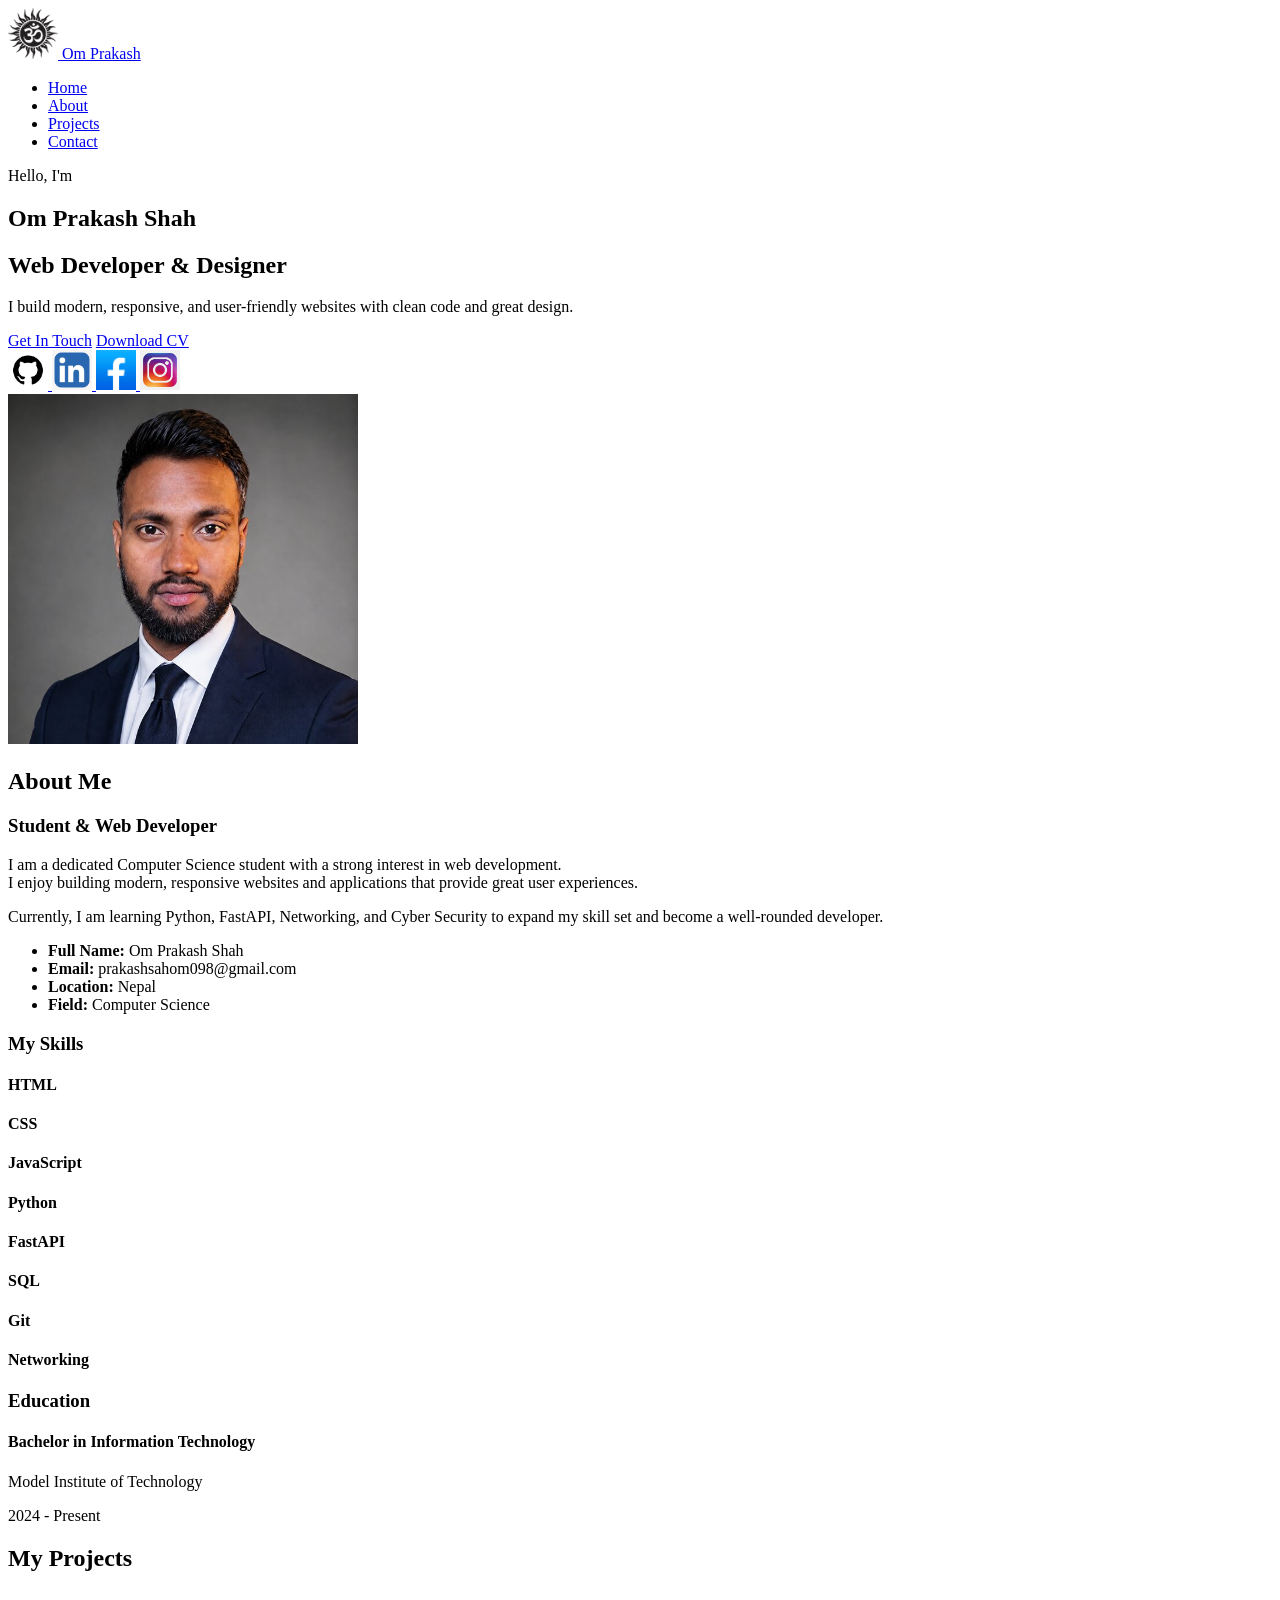
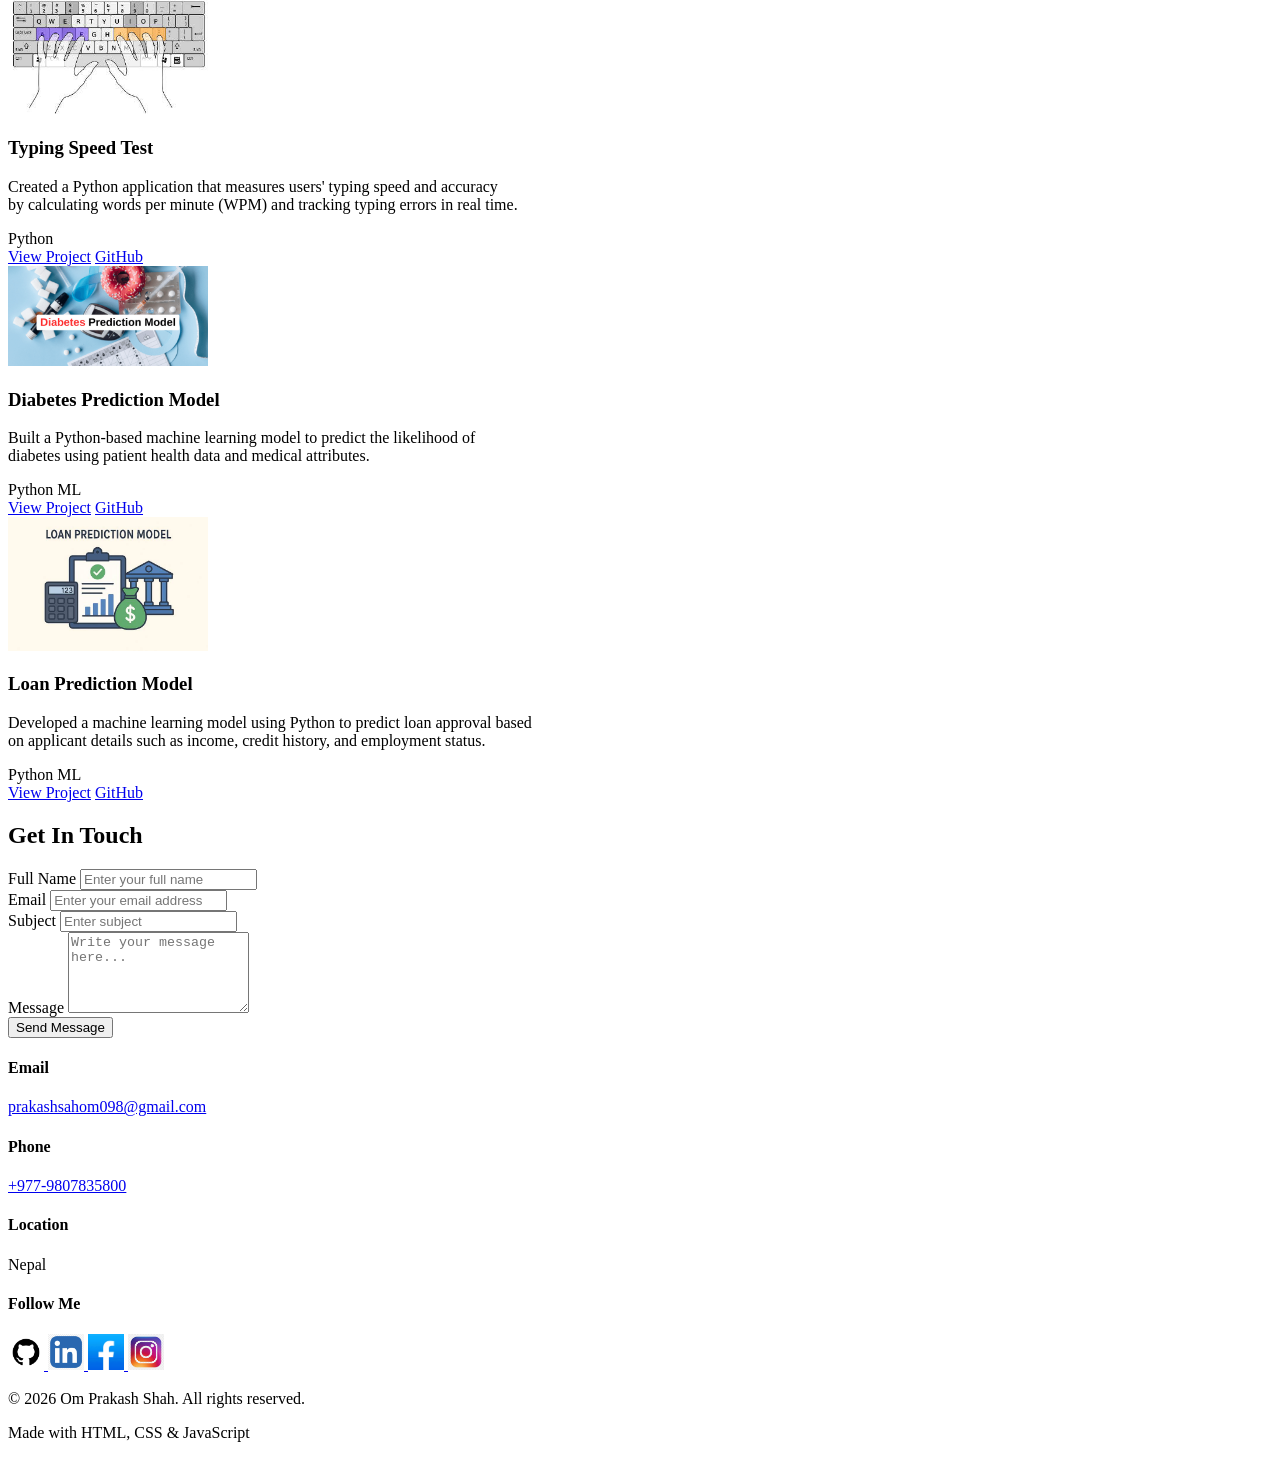
==== index.html @ 922b7c6e "initial commit" ====
<!DOCTYPE html>
<html lang="en">
<head>
  <meta charset="UTF-8">
  <meta name="viewport" content="width=device-width, initial-scale=1.0">
  <title>Om Prakash Shah | Portfolio</title>
</head>
<body>

  <header>
    <div>
      <a href="#home">
        <img src="images/logo.png" alt="Logo" width="50">
        Om Prakash
      </a>
      <nav>
        <ul>
          <li><a href="#home">Home</a></li>
          <li><a href="#about">About</a></li>
          <li><a href="#projects">Projects</a></li>
          <li><a href="#contact">Contact</a></li>
        </ul>
      </nav>
    </div>
  </header>

  <section id="home">
    <div>
      <div>
        <p>Hello, I'm</p>
        <h1>Om Prakash Shah</h1>
        <h2>Web Developer &amp; Designer</h2>
        <p>I build modern, responsive, and user-friendly websites with clean code and great design.</p>
        <div>
          <a href="#contact">Get In Touch</a>
          <a href="images/Om Prakash Shah CV.pdf" target="_blank">Download CV</a>
        </div>
        <div>
          <a href="https://github.com/OmPrakashShah07" target="_blank" rel="noopener" aria-label="GitHub">
            <img src="images/git.jpg" alt="GitHub" width="40" height="40">
          </a>
          <a href="https://www.linkedin.com/in/om-prakash-shah/" target="_blank" rel="noopener" aria-label="LinkedIn">
            <img src="images/linkdin.jpeg" alt="LinkedIn" width="40" height="40">
          </a>
          <a href="https://www.facebook.com/om.prakash.shah.900191" target="_blank" rel="noopener" aria-label="Facebook">
            <img src="images/facebook.png" alt="Facebook" width="40" height="40">
          </a>
          <a href="https://www.instagram.com/prakashsahom098/" target="_blank" rel="noopener" aria-label="Instagram">
            <img src="images/instagram.jpeg" alt="Instagram" width="40" height="40">
          </a>
        </div>
      </div>
      <div>
        <img src="images/profile.jpg" alt="Om Prakash Shah" width="350">
      </div>
    </div>
  </section>

  <section id="about">
    <div>
      <div>
        <h2>About Me</h2>
      </div>
      <div>
        <h3>Student &amp; Web Developer</h3>
        <p>I am a dedicated Computer Science student with a strong interest in web development. </br>I enjoy building modern, responsive websites and applications that provide great user experiences.</p>
        <p>Currently, I am learning Python, FastAPI, Networking, and Cyber Security to expand my skill set and become a well-rounded developer.</p>
        <ul>
          <li><strong>Full Name:</strong> Om Prakash Shah</li>
          <li><strong>Email:</strong> prakashsahom098@gmail.com</li>
          <li><strong>Location:</strong> Nepal</li>
          <li><strong>Field:</strong> Computer Science</li>
        </ul>
      </div>
      <div>
        <h3>My Skills</h3>
        <div>
          <div><h4>HTML</h4></div>
          <div><h4>CSS</h4></div>
          <div><h4>JavaScript</h4></div>
          <div><h4>Python</h4></div>
          <div><h4>FastAPI</h4></div>
          <div><h4>SQL</h4></div>
          <div><h4>Git</h4></div>
          <div><h4>Networking</h4></div>
        </div>
      </div>
      <div>
        <h3>Education</h3>
        <div>
          <div>
            <h4>Bachelor in Information Technology</h4>
            <p>Model Institute of Technology</p>
            <p>2024 - Present</p>
          </div>
        </div>
      </div>
    </div>
  </section>

  <section id="projects">
    <div>
      <div>
        <h2>My Projects</h2>
      </div>
      <div>
        <article>
          <img src="images/project1.jpg" alt="Typing Speed Test" width="200">
          <div>
            <h3>Typing Speed Test</h3>
            <p>Created a Python application that measures users' typing speed and accuracy </br>by calculating words per minute (WPM) and tracking typing errors in real time.</p>
            <div>
              <span>Python</span>
  
            </div>
            <div>
              <a href="#">View Project</a>
              <a href="https://github.com/OmPrakashShah07/Typing-Speed-Test.git" target="_blank">GitHub</a>
            </div>
          </div>
        </article>
        <article>
          <img src="images/project2.jpg" alt="Diabetes Prediction Model" width="200">
          <div>
            <h3>Diabetes Prediction Model</h3>
            <p>Built a Python-based machine learning model to predict the likelihood of </br>diabetes using patient health data and medical attributes.</p>
            <div>
              <span>Python</span>
              <span>ML</span>
            </div>
            <div>
              <a href="https://loanpredictionrejectoraccept.streamlit.app/" target="_blank">View Project</a>
              <a href="https://github.com/OmPrakashShah07/Diabetes-Prediction.git" target="_blank">GitHub</a>
            </div>
          </div>
        </article>
        <article>
          <img src="images/project3.jpg" alt="Loan Prediction Model" width="200">
          <div>
            <h3>Loan Prediction Model</h3>
            <p>Developed a machine learning model using Python to predict loan approval based </br>on applicant details such as income, credit history, and employment status.</p>
            <div>
              <span>Python</span>
              <span>ML</span>
            </div>
            <div>
              <a href="https://loanpredictionrejectoraccept.streamlit.app/" target="_blank">View Project</a>
              <a href="https://github.com/OmPrakashShah07/Loan-Prediction.git" target="_blank">GitHub</a>
            </div>
          </div>
        </article>
      </div>
    </div>
  </section>

  <section id="contact">
    <div>
      <div>
        <h2>Get In Touch</h2>
      </div>
      <div>
        <div>
          <form id="contact-form">
            <div>
              <label for="fullname">Full Name</label>
              <input type="text" id="fullname" name="fullname" placeholder="Enter your full name" required>
            </div>
            <div>
              <label for="email">Email</label>
              <input type="email" id="email" name="email" placeholder="Enter your email address" required>
            </div>
            <div>
              <label for="subject">Subject</label>
              <input type="text" id="subject" name="subject" placeholder="Enter subject" required>
            </div>
            <div>
              <label for="message">Message</label>
              <textarea id="message" name="message" rows="5" placeholder="Write your message here..." required></textarea>
            </div>
            <button type="submit">Send Message</button>
          </form>
        </div>
        <div>
          <div>
            <div>
              <h4>Email</h4>
              <a href="mailto:prakashsahom098@gmail.com">prakashsahom098@gmail.com</a>
            </div>
          </div>
          <div>
            <div>
              <h4>Phone</h4>
              <a href="tel:+9779807835800">+977-9807835800</a>
            </div>
          </div>
          <div>
            <div>
              <h4>Location</h4>
              <p>Nepal</p>
            </div>
          </div>
          <div>
            <h4>Follow Me</h4>
            <div>
              <a href="https://github.com/OmPrakashShah07" target="_blank" rel="noopener" aria-label="GitHub">
                <img src="images/git.jpg" alt="GitHub" width="36" height="36">
              </a>
              <a href="https://www.linkedin.com/in/om-prakash-shah/" target="_blank" rel="noopener" aria-label="LinkedIn">
                <img src="images/linkdin.jpeg" alt="LinkedIn" width="36" height="36">
              </a>
              <a href="https://www.facebook.com/om.prakash.shah.900191" target="_blank" rel="noopener" aria-label="Facebook">
                <img src="images/facebook.png" alt="Facebook" width="36" height="36">
              </a>
              <a href="https://www.instagram.com/prakashsahom098/" target="_blank" rel="noopener" aria-label="Instagram">
                <img src="images/instagram.jpeg" alt="Instagram" width="36" height="36">
              </a>
            </div>
          </div>
        </div>
      </div>
    </div>
  </section>

  <footer>
    <div>
      <p>&copy; 2026 Om Prakash Shah. All rights reserved.</p>
      <p>Made with HTML, CSS &amp; JavaScript</p>
    </div>
  </footer>

</body>
</html>
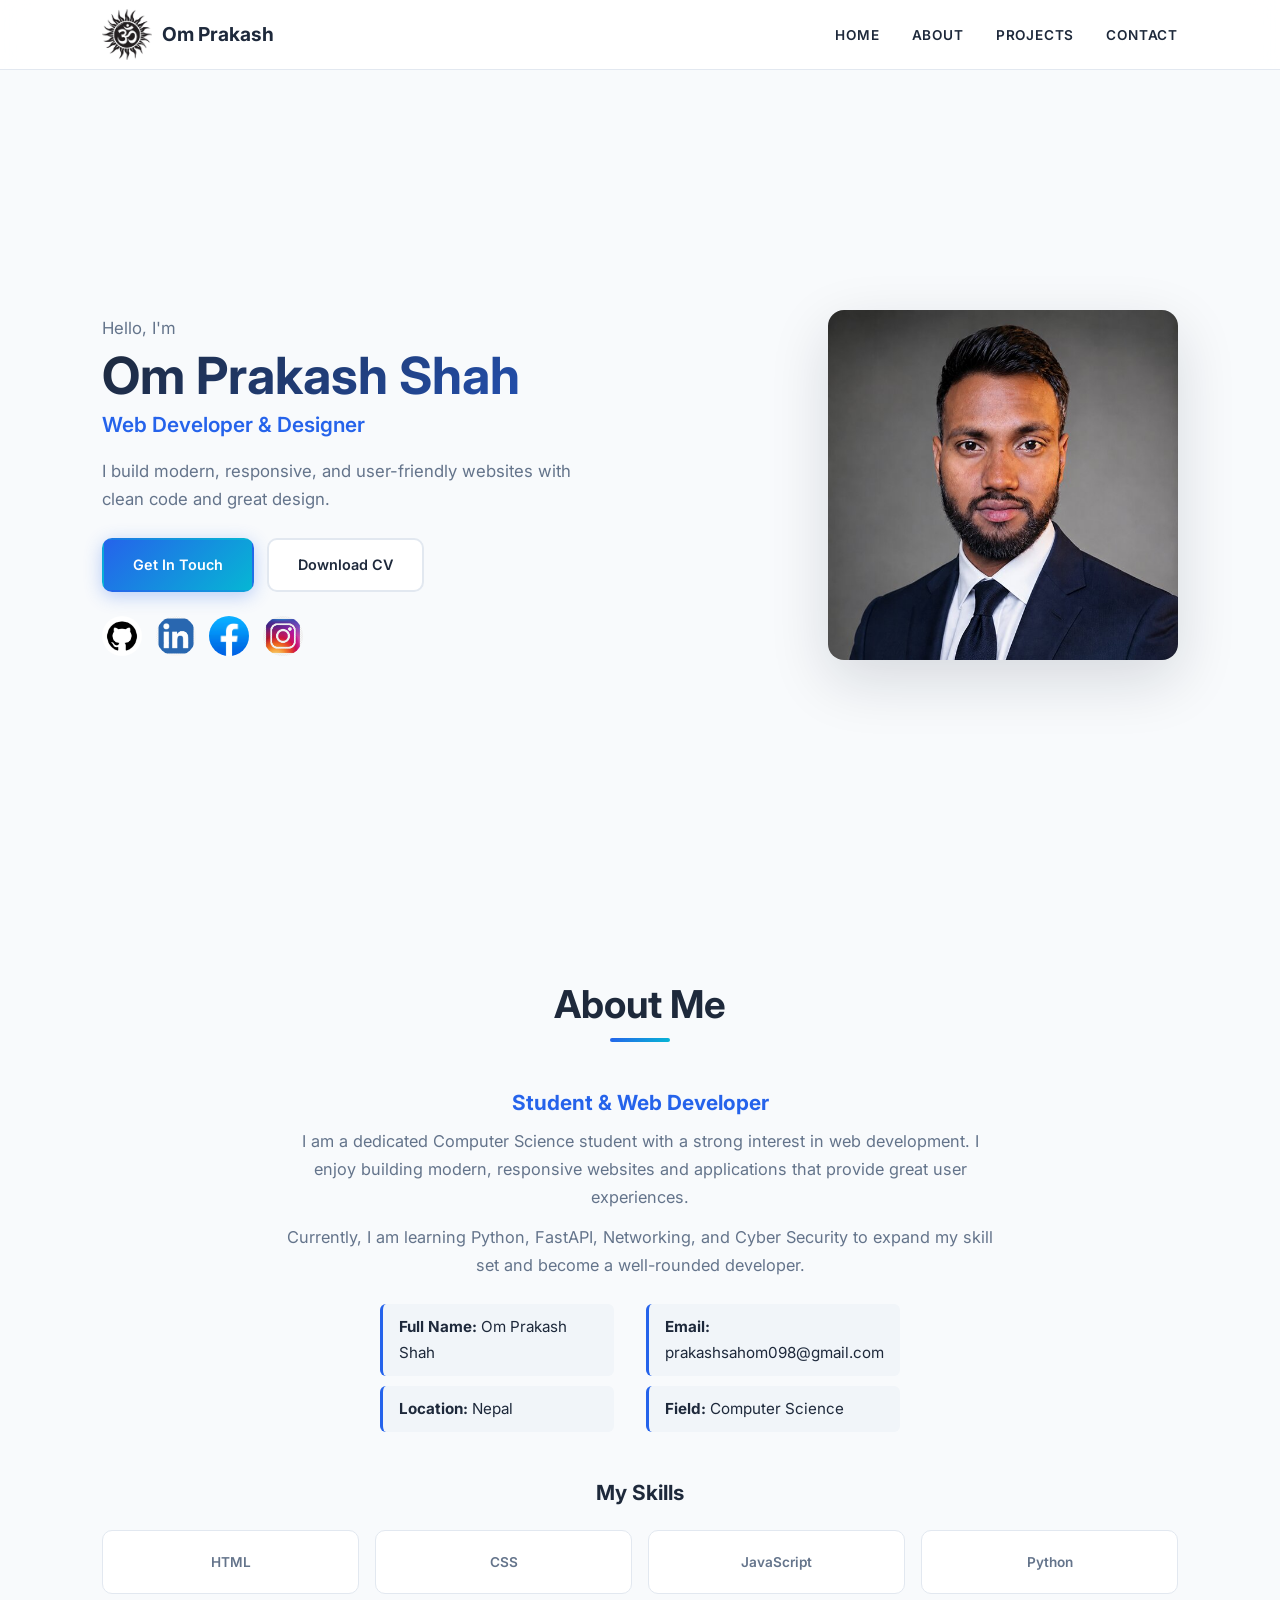
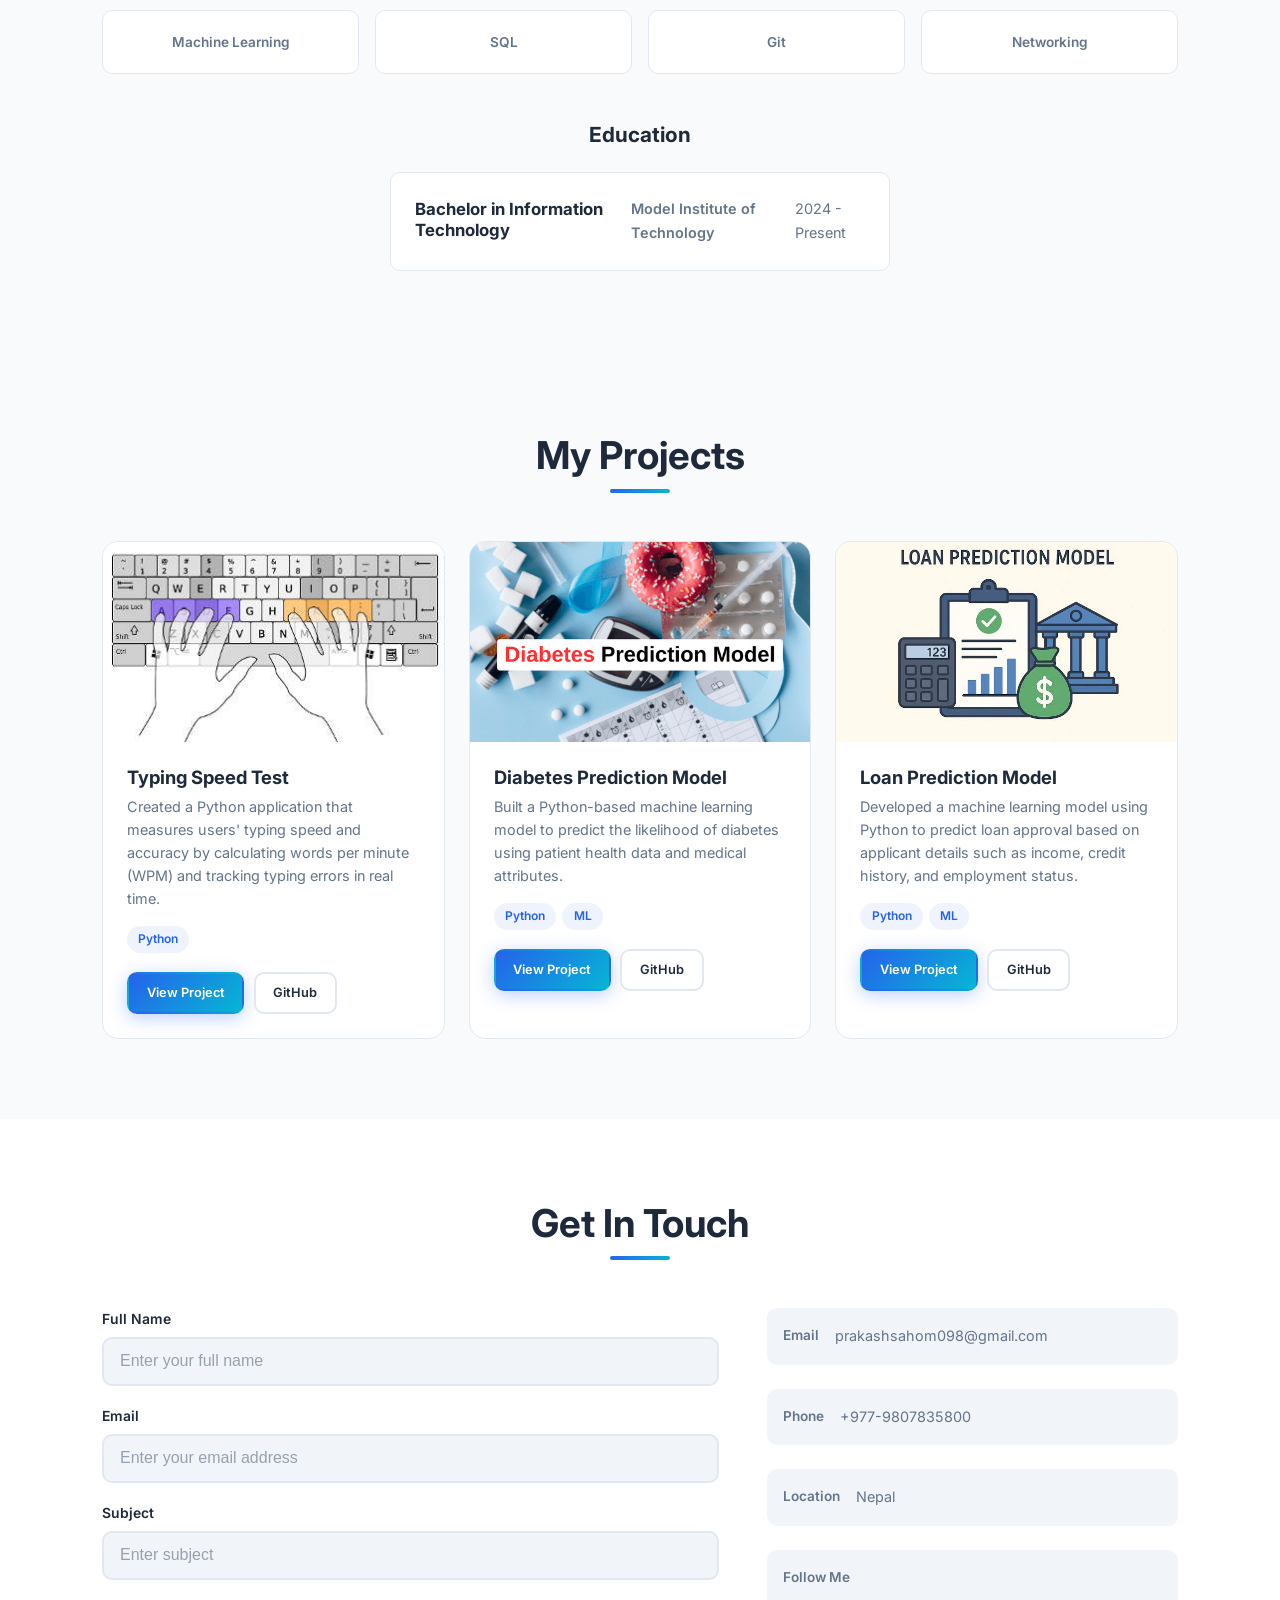
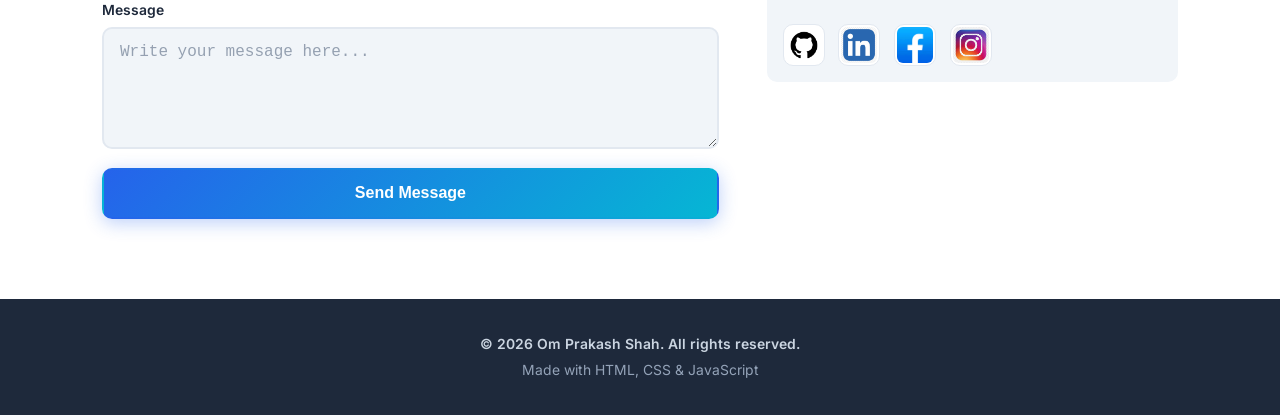
==== commit 3f85c5b2: "css added" ====
--- a/index.html
+++ b/index.html
@@ -4,16 +4,22 @@
   <meta charset="UTF-8">
   <meta name="viewport" content="width=device-width, initial-scale=1.0">
   <title>Om Prakash Shah | Portfolio</title>
+  <link rel="stylesheet" href="css/style.css">
+  <link rel="preconnect" href="https://fonts.googleapis.com">
+  <link rel="preconnect" href="https://fonts.gstatic.com" crossorigin>
+  <link href="https://fonts.googleapis.com/css2?family=Inter:wght@400;500;600;700;800&display=swap" rel="stylesheet">
 </head>
+
 <body>
 
-  <header>
-    <div>
-      <a href="#home">
+  <!-- ===== HEADER ===== -->
+  <header class="site-header">
+    <div class="header-inner container">
+      <a href="#home" class="logo">
         <img src="images/logo.png" alt="Logo" width="50">
         Om Prakash
       </a>
-      <nav>
+      <nav class="main-nav">
         <ul>
           <li><a href="#home">Home</a></li>
           <li><a href="#about">About</a></li>
@@ -24,128 +30,129 @@
     </div>
   </header>
 
-  <section id="home">
-    <div>
-      <div>
-        <p>Hello, I'm</p>
-        <h1>Om Prakash Shah</h1>
-        <h2>Web Developer &amp; Designer</h2>
-        <p>I build modern, responsive, and user-friendly websites with clean code and great design.</p>
-        <div>
-          <a href="#contact">Get In Touch</a>
-          <a href="images/Om Prakash Shah CV.pdf" target="_blank">Download CV</a>
-        </div>
-        <div>
-          <a href="https://github.com/OmPrakashShah07" target="_blank" rel="noopener" aria-label="GitHub">
+  <!-- ===== HERO SECTION ===== -->
+  <section class="hero" id="home">
+    <div class="hero-content container">
+      <div class="hero-text">
+        <p class="hero-greeting">Hello, I'm</p>
+        <h1 class="hero-name">Om Prakash Shah</h1>
+        <h2 class="hero-title">Web Developer &amp; Designer</h2>
+        <p class="hero-description">I build modern, responsive, and user-friendly websites with clean code and great design.</p>
+        <div class="hero-buttons">
+          <a href="#contact" class="btn btn-primary">Get In Touch</a>
+          <a href="images/CV.pdf" target="_blank" class="btn btn-secondary">Download CV</a>
+        </div>
+        <div class="social-icons">
+          <a href="https://github.com/OmPrakashShah07" target="_blank" rel="noopener" aria-label="GitHub" class="social-icon">
             <img src="images/git.jpg" alt="GitHub" width="40" height="40">
           </a>
-          <a href="https://www.linkedin.com/in/om-prakash-shah/" target="_blank" rel="noopener" aria-label="LinkedIn">
+          <a href="https://www.linkedin.com/in/om-prakash-shah/" target="_blank" rel="noopener" aria-label="LinkedIn" class="social-icon">
             <img src="images/linkdin.jpeg" alt="LinkedIn" width="40" height="40">
           </a>
-          <a href="https://www.facebook.com/om.prakash.shah.900191" target="_blank" rel="noopener" aria-label="Facebook">
+          <a href="https://www.facebook.com/om.prakash.shah.900191" target="_blank" rel="noopener" aria-label="Facebook" class="social-icon">
             <img src="images/facebook.png" alt="Facebook" width="40" height="40">
           </a>
-          <a href="https://www.instagram.com/prakashsahom098/" target="_blank" rel="noopener" aria-label="Instagram">
+          <a href="https://www.instagram.com/prakashsahom098/" target="_blank" rel="noopener" aria-label="Instagram" class="social-icon">
             <img src="images/instagram.jpeg" alt="Instagram" width="40" height="40">
           </a>
         </div>
       </div>
-      <div>
+      <div class="hero-image">
         <img src="images/profile.jpg" alt="Om Prakash Shah" width="350">
       </div>
     </div>
   </section>
 
-  <section id="about">
-    <div>
-      <div>
+  <!-- ===== ABOUT SECTION ===== -->
+  <section class="about section" id="about">
+    <div class="container">
+      <div class="section-header">
         <h2>About Me</h2>
       </div>
-      <div>
+      <div class="about-content">
         <h3>Student &amp; Web Developer</h3>
-        <p>I am a dedicated Computer Science student with a strong interest in web development. </br>I enjoy building modern, responsive websites and applications that provide great user experiences.</p>
+        <p>I am a dedicated Computer Science student with a strong interest in web development.
+          I enjoy building modern, responsive websites and applications that provide great user experiences.</p>
         <p>Currently, I am learning Python, FastAPI, Networking, and Cyber Security to expand my skill set and become a well-rounded developer.</p>
-        <ul>
+        <ul class="about-info">
           <li><strong>Full Name:</strong> Om Prakash Shah</li>
           <li><strong>Email:</strong> prakashsahom098@gmail.com</li>
           <li><strong>Location:</strong> Nepal</li>
           <li><strong>Field:</strong> Computer Science</li>
         </ul>
       </div>
-      <div>
-        <h3>My Skills</h3>
-        <div>
-          <div><h4>HTML</h4></div>
-          <div><h4>CSS</h4></div>
-          <div><h4>JavaScript</h4></div>
-          <div><h4>Python</h4></div>
-          <div><h4>FastAPI</h4></div>
-          <div><h4>SQL</h4></div>
-          <div><h4>Git</h4></div>
-          <div><h4>Networking</h4></div>
-        </div>
-      </div>
-      <div>
-        <h3>Education</h3>
-        <div>
-          <div>
-            <h4>Bachelor in Information Technology</h4>
-            <p>Model Institute of Technology</p>
-            <p>2024 - Present</p>
-          </div>
-        </div>
-      </div>
-    </div>
-  </section>
-
-  <section id="projects">
-    <div>
-      <div>
+      <div class="skills-section">
+        <h3 class="sub-heading">My Skills</h3>
+        <div class="skills-grid">
+          <div class="skill-card"><h4>HTML</h4></div>
+          <div class="skill-card"><h4>CSS</h4></div>
+          <div class="skill-card"><h4>JavaScript</h4></div>
+          <div class="skill-card"><h4>Python</h4></div>
+          <div class="skill-card"><h4>Machine Learning</h4></div>
+          <div class="skill-card"><h4>SQL</h4></div>
+          <div class="skill-card"><h4>Git</h4></div>
+          <div class="skill-card"><h4>Networking</h4></div>
+        </div>
+      </div>
+      <div class="education-section">
+        <h3 class="sub-heading">Education</h3>
+        <div class="education-card">
+          <h4>Bachelor in Information Technology</h4>
+          <p class="education-institute">Model Institute of Technology</p>
+          <p class="education-year">2024 - Present</p>
+        </div>
+      </div>
+    </div>
+  </section>
+
+  <!-- ===== PROJECTS SECTION ===== -->
+  <section class="projects section" id="projects">
+    <div class="container">
+      <div class="section-header">
         <h2>My Projects</h2>
       </div>
-      <div>
-        <article>
+      <div class="projects-grid">
+        <article class="project-card">
           <img src="images/project1.jpg" alt="Typing Speed Test" width="200">
-          <div>
+          <div class="project-info">
             <h3>Typing Speed Test</h3>
-            <p>Created a Python application that measures users' typing speed and accuracy </br>by calculating words per minute (WPM) and tracking typing errors in real time.</p>
-            <div>
+            <p>Created a Python application that measures users' typing speed and accuracy by calculating words per minute (WPM) and tracking typing errors in real time.</p>
+            <div class="project-tech">
               <span>Python</span>
-  
-            </div>
-            <div>
-              <a href="#">View Project</a>
-              <a href="https://github.com/OmPrakashShah07/Typing-Speed-Test.git" target="_blank">GitHub</a>
+            </div>
+            <div class="project-buttons">
+              <a href="#" class="btn btn-primary">View Project</a>
+              <a href="https://github.com/OmPrakashShah07/Typing-Speed-Test.git" target="_blank" class="btn btn-secondary">GitHub</a>
             </div>
           </div>
         </article>
-        <article>
+        <article class="project-card">
           <img src="images/project2.jpg" alt="Diabetes Prediction Model" width="200">
-          <div>
+          <div class="project-info">
             <h3>Diabetes Prediction Model</h3>
-            <p>Built a Python-based machine learning model to predict the likelihood of </br>diabetes using patient health data and medical attributes.</p>
-            <div>
+            <p>Built a Python-based machine learning model to predict the likelihood of diabetes using patient health data and medical attributes.</p>
+            <div class="project-tech">
               <span>Python</span>
               <span>ML</span>
             </div>
-            <div>
-              <a href="https://loanpredictionrejectoraccept.streamlit.app/" target="_blank">View Project</a>
-              <a href="https://github.com/OmPrakashShah07/Diabetes-Prediction.git" target="_blank">GitHub</a>
+            <div class="project-buttons">
+              <a href="https://loanpredictionrejectoraccept.streamlit.app/" target="_blank" class="btn btn-primary">View Project</a>
+              <a href="https://github.com/OmPrakashShah07/Diabetes-Prediction.git" target="_blank" class="btn btn-secondary">GitHub</a>
             </div>
           </div>
         </article>
-        <article>
+        <article class="project-card">
           <img src="images/project3.jpg" alt="Loan Prediction Model" width="200">
-          <div>
+          <div class="project-info">
             <h3>Loan Prediction Model</h3>
-            <p>Developed a machine learning model using Python to predict loan approval based </br>on applicant details such as income, credit history, and employment status.</p>
-            <div>
+            <p>Developed a machine learning model using Python to predict loan approval based on applicant details such as income, credit history, and employment status.</p>
+            <div class="project-tech">
               <span>Python</span>
               <span>ML</span>
             </div>
-            <div>
-              <a href="https://loanpredictionrejectoraccept.streamlit.app/" target="_blank">View Project</a>
-              <a href="https://github.com/OmPrakashShah07/Loan-Prediction.git" target="_blank">GitHub</a>
+            <div class="project-buttons">
+              <a href="https://loanpredictionrejectoraccept.streamlit.app/" target="_blank" class="btn btn-primary">View Project</a>
+              <a href="https://github.com/OmPrakashShah07/Loan-Prediction.git" target="_blank" class="btn btn-secondary">GitHub</a>
             </div>
           </div>
         </article>
@@ -153,65 +160,66 @@
     </div>
   </section>
 
-  <section id="contact">
-    <div>
-      <div>
+  <!-- ===== CONTACT SECTION ===== -->
+  <section class="contact section" id="contact">
+    <div class="container">
+      <div class="section-header">
         <h2>Get In Touch</h2>
       </div>
-      <div>
-        <div>
-          <form id="contact-form">
-            <div>
+      <div class="contact-container">
+        <div class="contact-form-wrapper">
+          <form class="contact-form" id="contact-form">
+            <div class="form-group">
               <label for="fullname">Full Name</label>
               <input type="text" id="fullname" name="fullname" placeholder="Enter your full name" required>
             </div>
-            <div>
+            <div class="form-group">
               <label for="email">Email</label>
               <input type="email" id="email" name="email" placeholder="Enter your email address" required>
             </div>
-            <div>
+            <div class="form-group">
               <label for="subject">Subject</label>
               <input type="text" id="subject" name="subject" placeholder="Enter subject" required>
             </div>
-            <div>
+            <div class="form-group">
               <label for="message">Message</label>
               <textarea id="message" name="message" rows="5" placeholder="Write your message here..." required></textarea>
             </div>
-            <button type="submit">Send Message</button>
+            <button type="submit" class="btn btn-primary btn-block">Send Message</button>
           </form>
         </div>
-        <div>
-          <div>
-            <div>
-              <h4>Email</h4>
+        <div class="contact-info">
+          <div class="contact-item">
+            <div class="contact-item-label">Email</div>
+            <div class="contact-item-detail">
               <a href="mailto:prakashsahom098@gmail.com">prakashsahom098@gmail.com</a>
             </div>
           </div>
-          <div>
-            <div>
-              <h4>Phone</h4>
+          <div class="contact-item">
+            <div class="contact-item-label">Phone</div>
+            <div class="contact-item-detail">
               <a href="tel:+9779807835800">+977-9807835800</a>
             </div>
           </div>
-          <div>
-            <div>
-              <h4>Location</h4>
+          <div class="contact-item">
+            <div class="contact-item-label">Location</div>
+            <div class="contact-item-detail">
               <p>Nepal</p>
             </div>
           </div>
-          <div>
-            <h4>Follow Me</h4>
-            <div>
-              <a href="https://github.com/OmPrakashShah07" target="_blank" rel="noopener" aria-label="GitHub">
+          <div class="contact-social">
+            <div class="contact-item-label">Follow Me</div>
+            <div class="social-icons contact-social-icons">
+              <a href="https://github.com/OmPrakashShah07" target="_blank" rel="noopener" aria-label="GitHub" class="social-icon contact-social-icon">
                 <img src="images/git.jpg" alt="GitHub" width="36" height="36">
               </a>
-              <a href="https://www.linkedin.com/in/om-prakash-shah/" target="_blank" rel="noopener" aria-label="LinkedIn">
+              <a href="https://www.linkedin.com/in/om-prakash-shah/" target="_blank" rel="noopener" aria-label="LinkedIn" class="social-icon contact-social-icon">
                 <img src="images/linkdin.jpeg" alt="LinkedIn" width="36" height="36">
               </a>
-              <a href="https://www.facebook.com/om.prakash.shah.900191" target="_blank" rel="noopener" aria-label="Facebook">
+              <a href="https://www.facebook.com/om.prakash.shah.900191" target="_blank" rel="noopener" aria-label="Facebook" class="social-icon contact-social-icon">
                 <img src="images/facebook.png" alt="Facebook" width="36" height="36">
               </a>
-              <a href="https://www.instagram.com/prakashsahom098/" target="_blank" rel="noopener" aria-label="Instagram">
+              <a href="https://www.instagram.com/prakashsahom098/" target="_blank" rel="noopener" aria-label="Instagram" class="social-icon contact-social-icon">
                 <img src="images/instagram.jpeg" alt="Instagram" width="36" height="36">
               </a>
             </div>
@@ -221,12 +229,13 @@
     </div>
   </section>
 
-  <footer>
-    <div>
+  <!-- ===== FOOTER ===== -->
+  <footer class="site-footer">
+    <div class="container">
       <p>&copy; 2026 Om Prakash Shah. All rights reserved.</p>
       <p>Made with HTML, CSS &amp; JavaScript</p>
     </div>
   </footer>
 
 </body>
-</html>
+</html>
--- a/css/style.css
+++ b/css/style.css
@@ -0,0 +1,824 @@
+/* ============================================================
+   CSS VARIABLES
+   ============================================================ */
+:root {
+  /* Colors */
+  --primary: #2563eb;
+  --primary-dark: #1d4ed8;
+  --primary-light: #3b82f6;
+  --accent: #06b6d4;
+  --bg: #f8fafc;
+  --bg-alt: #ffffff;
+  --surface: #f1f5f9;
+  --text: #1e293b;
+  --text-muted: #64748b;
+  --border: #e2e8f0;
+  --shadow: rgba(15, 23, 42, 0.08);
+  --shadow-lg: rgba(15, 23, 42, 0.14);
+
+  /* Gradients */
+  --gradient: linear-gradient(135deg, var(--primary), var(--accent));
+
+  /* Typography */
+  --ff: 'Inter', 'Segoe UI', system-ui, -apple-system, sans-serif;
+
+  /* Layout */
+  --max-w: 1140px;
+  --header-h: 70px;
+
+  /* Border Radius */
+  --r-sm: 6px;
+  --r-md: 10px;
+  --r-lg: 16px;
+  --r-full: 9999px;
+}
+
+/* ============================================================
+   RESET
+   ============================================================ */
+*,
+*::before,
+*::after {
+  margin: 0;
+  padding: 0;
+  box-sizing: border-box;
+}
+
+html {
+  scroll-behavior: smooth;
+  scroll-padding-top: var(--header-h);
+}
+
+body {
+  font-family: var(--ff);
+  font-size: 16px;
+  line-height: 1.7;
+  color: var(--text);
+  background: var(--bg);
+  -webkit-font-smoothing: antialiased;
+}
+
+img {
+  max-width: 100%;
+  height: auto;
+  display: block;
+}
+
+a {
+  text-decoration: none;
+  color: var(--primary);
+  transition: color 0.2s;
+}
+
+a:hover {
+  color: var(--primary-dark);
+}
+
+ul,
+ol {
+  list-style: none;
+}
+
+h1,
+h2,
+h3,
+h4 {
+  line-height: 1.25;
+  font-weight: 700;
+}
+
+/* ============================================================
+   LAYOUT UTILITIES
+   ============================================================ */
+.container {
+  max-width: var(--max-w);
+  margin: 0 auto;
+  padding: 0 2rem;
+}
+
+.section {
+  padding: 5rem 2rem;
+}
+
+.section-header {
+  text-align: center;
+  margin-bottom: 3rem;
+}
+
+.section-header h2 {
+  font-size: clamp(1.6rem, 3.5vw, 2.4rem);
+  margin-bottom: 0.5rem;
+}
+
+.section-header::after {
+  content: '';
+  display: block;
+  width: 60px;
+  height: 4px;
+  background: var(--gradient);
+  border-radius: var(--r-full);
+  margin: 0.6rem auto 0;
+}
+
+/* ============================================================
+   BUTTONS
+   ============================================================ */
+.btn {
+  display: inline-flex;
+  align-items: center;
+  gap: 0.5rem;
+  padding: 0.8rem 1.8rem;
+  border-radius: var(--r-md);
+  font-size: 0.9rem;
+  font-weight: 600;
+  transition: all 0.3s ease;
+  cursor: pointer;
+  border: 2px solid transparent;
+}
+
+.btn-primary {
+  background: var(--gradient);
+  color: #fff;
+  box-shadow: 0 4px 18px rgba(37, 99, 235, 0.3);
+}
+
+.btn-primary:hover {
+  transform: translateY(-2px);
+  box-shadow: 0 8px 28px rgba(37, 99, 235, 0.4);
+  color: #fff;
+}
+
+.btn-secondary {
+  border: 2px solid var(--border);
+  color: var(--text);
+  background: var(--bg-alt);
+}
+
+.btn-secondary:hover {
+  border-color: var(--primary);
+  color: var(--primary);
+  transform: translateY(-2px);
+}
+
+.btn-block {
+  width: 100%;
+  justify-content: center;
+  padding: 0.9rem 2rem;
+  font-size: 1rem;
+}
+
+/* ============================================================
+   HEADER
+   ============================================================ */
+.site-header {
+  position: fixed;
+  top: 0;
+  left: 0;
+  right: 0;
+  z-index: 1000;
+  height: var(--header-h);
+  background: rgba(255, 255, 255, 0.88);
+  backdrop-filter: blur(14px);
+  -webkit-backdrop-filter: blur(14px);
+  border-bottom: 1px solid var(--border);
+}
+
+.header-inner {
+  display: flex;
+  align-items: center;
+  justify-content: space-between;
+  height: 100%;
+}
+
+.logo {
+  display: flex;
+  align-items: center;
+  gap: 0.6rem;
+  font-size: 1.2rem;
+  font-weight: 700;
+  color: var(--text);
+}
+
+.logo:hover {
+  color: var(--primary);
+}
+
+.logo img {
+  border-radius: var(--r-sm);
+}
+
+/* ============================================================
+   NAVIGATION
+   ============================================================ */
+.main-nav ul {
+  display: flex;
+  gap: 2rem;
+}
+
+.main-nav a {
+  position: relative;
+  font-size: 0.85rem;
+  font-weight: 600;
+  text-transform: uppercase;
+  letter-spacing: 0.06em;
+  color: var(--text);
+  padding: 0.25rem 0;
+  transition: color 0.2s;
+}
+
+.main-nav a::after {
+  content: '';
+  position: absolute;
+  bottom: -2px;
+  left: 0;
+  width: 0;
+  height: 2.5px;
+  background: var(--gradient);
+  border-radius: var(--r-full);
+  transition: width 0.3s ease;
+}
+
+.main-nav a:hover {
+  color: var(--primary);
+}
+
+.main-nav a:hover::after {
+  width: 100%;
+}
+
+/* ============================================================
+   HERO SECTION
+   ============================================================ */
+.hero {
+  display: flex;
+  align-items: center;
+  min-height: 100vh;
+  padding: calc(var(--header-h) + 3rem) 2rem 3rem;
+}
+
+.hero-content {
+  display: flex;
+  align-items: center;
+  justify-content: space-between;
+  gap: 3rem;
+  width: 100%;
+}
+
+.hero-text {
+  flex: 1;
+}
+
+.hero-greeting {
+  font-size: 1.05rem;
+  color: var(--text-muted);
+}
+
+.hero-name {
+  font-size: clamp(2rem, 5vw, 3.2rem);
+  margin-bottom: 0.3rem;
+  background: linear-gradient(135deg, var(--text), var(--primary));
+  -webkit-background-clip: text;
+  -webkit-text-fill-color: transparent;
+  background-clip: text;
+}
+
+.hero-title {
+  font-size: 1.3rem;
+  color: var(--primary);
+  font-weight: 600;
+  margin-bottom: 1.2rem;
+}
+
+.hero-description {
+  font-size: 1.05rem;
+  color: var(--text-muted);
+  max-width: 480px;
+  margin-bottom: 0.5rem;
+}
+
+.hero-buttons {
+  display: flex;
+  flex-wrap: wrap;
+  gap: 0.85rem;
+  margin-top: 1.5rem;
+}
+
+.hero-image {
+  flex-shrink: 0;
+}
+
+.hero-image img {
+  border-radius: var(--r-lg);
+  box-shadow: 0 20px 60px var(--shadow-lg);
+}
+
+/* ============================================================
+   SOCIAL ICONS
+   ============================================================ */
+.social-icons {
+  display: flex;
+  gap: 0.85rem;
+  margin-top: 1.5rem;
+}
+
+.social-icon {
+  transition: transform 0.25s;
+}
+
+.social-icon:hover {
+  transform: scale(1.15);
+}
+
+.social-icon img {
+  border-radius: var(--r-full);
+}
+
+/* ============================================================
+   ABOUT SECTION
+   ============================================================ */
+.about {
+  background: var(--bg);
+}
+
+.about-content {
+  max-width: 720px;
+  margin: 0 auto 3rem;
+  text-align: center;
+}
+
+.about-content h3 {
+  font-size: 1.3rem;
+  color: var(--primary);
+  margin-bottom: 0.8rem;
+}
+
+.about-content p {
+  color: var(--text-muted);
+  margin-bottom: 0.8rem;
+  font-size: 1.02rem;
+}
+
+/* About info list */
+.about-info {
+  display: grid;
+  grid-template-columns: 1fr 1fr;
+  gap: 0.6rem 2rem;
+  margin-top: 1.5rem;
+  text-align: left;
+  max-width: 520px;
+  margin-inline: auto;
+}
+
+.about-info li {
+  padding: 0.65rem 1rem;
+  background: var(--surface);
+  border-radius: var(--r-sm);
+  font-size: 0.95rem;
+  border-left: 3px solid var(--primary);
+}
+
+.about-info strong {
+  color: var(--text);
+}
+
+/* ============================================================
+   SKILLS SECTION
+   ============================================================ */
+.skills-section {
+  margin-bottom: 3rem;
+}
+
+.sub-heading {
+  font-size: 1.3rem;
+  margin-bottom: 1.5rem;
+  text-align: center;
+}
+
+.skills-grid {
+  display: grid;
+  grid-template-columns: repeat(4, 1fr);
+  gap: 1rem;
+}
+
+.skill-card {
+  padding: 1.4rem 0.8rem;
+  text-align: center;
+  background: var(--bg-alt);
+  border: 1px solid var(--border);
+  border-radius: var(--r-md);
+  transition: all 0.3s ease;
+}
+
+.skill-card:hover {
+  transform: translateY(-4px);
+  box-shadow: 0 10px 30px var(--shadow);
+  border-color: var(--primary-light);
+}
+
+.skill-card h4 {
+  font-size: 0.85rem;
+  font-weight: 600;
+  color: var(--text-muted);
+}
+
+/* ============================================================
+   EDUCATION SECTION
+   ============================================================ */
+.education-card {
+  display: flex;
+  gap: 1.2rem;
+  align-items: center;
+  padding: 1.5rem;
+  background: var(--bg-alt);
+  border: 1px solid var(--border);
+  border-radius: var(--r-md);
+  max-width: 500px;
+  margin: 0 auto;
+  transition: all 0.3s;
+}
+
+.education-card:hover {
+  box-shadow: 0 10px 30px var(--shadow);
+  transform: translateY(-2px);
+}
+
+.education-card h4 {
+  font-size: 1.05rem;
+  margin-bottom: 0.2rem;
+}
+
+.education-card p {
+  font-size: 0.9rem;
+  color: var(--text-muted);
+}
+
+.education-institute {
+  color: var(--primary);
+  font-weight: 600;
+}
+
+.education-year {
+  font-size: 0.9rem;
+}
+
+/* ============================================================
+   PROJECTS SECTION
+   ============================================================ */
+.projects {
+  background: var(--bg);
+}
+
+.projects-grid {
+  display: grid;
+  grid-template-columns: repeat(3, 1fr);
+  gap: 1.5rem;
+}
+
+.project-card {
+  background: var(--bg-alt);
+  border: 1px solid var(--border);
+  border-radius: var(--r-lg);
+  overflow: hidden;
+  transition: all 0.35s ease;
+}
+
+.project-card:hover {
+  transform: translateY(-6px);
+  box-shadow: 0 18px 45px var(--shadow-lg);
+}
+
+.project-card > img {
+  width: 100%;
+  height: 200px;
+  object-fit: cover;
+  transition: transform 0.4s ease;
+}
+
+.project-card:hover > img {
+  transform: scale(1.06);
+}
+
+.project-info {
+  padding: 1.5rem;
+}
+
+.project-info h3 {
+  font-size: 1.15rem;
+  margin-bottom: 0.4rem;
+}
+
+.project-info > p {
+  font-size: 0.9rem;
+  color: var(--text-muted);
+  margin-bottom: 1rem;
+  line-height: 1.6;
+}
+
+/* Tech tags */
+.project-tech {
+  display: flex;
+  flex-wrap: wrap;
+  gap: 0.4rem;
+  margin-bottom: 1.2rem;
+}
+
+.project-tech span {
+  padding: 0.2rem 0.7rem;
+  font-size: 0.75rem;
+  font-weight: 600;
+  color: var(--primary);
+  background: rgba(37, 99, 235, 0.08);
+  border-radius: var(--r-full);
+}
+
+/* Project buttons */
+.project-buttons {
+  display: flex;
+  gap: 0.6rem;
+}
+
+.project-buttons .btn {
+  padding: 0.5rem 1.1rem;
+  font-size: 0.8rem;
+}
+
+/* ============================================================
+   CONTACT SECTION
+   ============================================================ */
+.contact {
+  background: var(--bg-alt);
+}
+
+.contact-container {
+  display: grid;
+  grid-template-columns: 1.5fr 1fr;
+  gap: 3rem;
+  align-items: start;
+}
+
+/* Contact form */
+.contact-form {
+  display: flex;
+  flex-direction: column;
+  gap: 1.2rem;
+}
+
+.form-group {
+  display: flex;
+  flex-direction: column;
+  gap: 0.3rem;
+}
+
+.form-group label {
+  font-size: 0.87rem;
+  font-weight: 600;
+  color: var(--text);
+}
+
+.form-group input,
+.form-group textarea {
+  width: 100%;
+  padding: 0.85rem 1rem;
+  font-size: 1rem;
+  color: var(--text);
+  background: var(--surface);
+  border: 2px solid var(--border);
+  border-radius: var(--r-md);
+  outline: none;
+  resize: vertical;
+  transition: border-color 0.2s, box-shadow 0.2s;
+}
+
+.form-group input::placeholder,
+.form-group textarea::placeholder {
+  color: var(--text-muted);
+  opacity: 0.65;
+}
+
+.form-group input:focus,
+.form-group textarea:focus {
+  border-color: var(--primary);
+  box-shadow: 0 0 0 3px rgba(37, 99, 235, 0.12);
+  background: var(--bg-alt);
+}
+
+/* Contact info cards */
+.contact-info {
+  display: flex;
+  flex-direction: column;
+  gap: 1.5rem;
+}
+
+.contact-item {
+  display: flex;
+  align-items: flex-start;
+  gap: 1rem;
+  padding: 1rem;
+  background: var(--surface);
+  border-radius: var(--r-md);
+  transition: all 0.3s;
+}
+
+.contact-item:hover {
+  box-shadow: 0 6px 20px var(--shadow);
+  transform: translateY(-2px);
+}
+
+.contact-item-label {
+  font-size: 0.85rem;
+  font-weight: 600;
+  color: var(--text-muted);
+}
+
+.contact-item-detail {
+  display: flex;
+  flex-direction: column;
+  gap: 2px;
+}
+
+.contact-item-detail a {
+  font-size: 0.9rem;
+  color: var(--text-muted);
+}
+
+.contact-item-detail a:hover {
+  color: var(--primary);
+}
+
+.contact-item-detail p {
+  font-size: 0.9rem;
+  color: var(--text-muted);
+}
+
+/* Contact social section */
+.contact-social {
+  display: flex;
+  flex-direction: column;
+  gap: 0.7rem;
+  padding: 1rem;
+  background: var(--surface);
+  border-radius: var(--r-md);
+}
+
+.contact-social-icons {
+  display: flex;
+  gap: 0.85rem;
+}
+
+.contact-social-icon {
+  display: flex;
+  align-items: center;
+  justify-content: center;
+  width: 42px;
+  height: 42px;
+  border-radius: var(--r-md);
+  background: var(--bg-alt);
+  border: 1px solid var(--border);
+  transition: all 0.3s;
+}
+
+.contact-social-icon:hover {
+  background: var(--gradient);
+  color: #fff;
+  border-color: transparent;
+  transform: translateY(-3px);
+  box-shadow: 0 5px 15px rgba(37, 99, 235, 0.3);
+}
+
+.contact-social-icon img {
+  border-radius: var(--r-sm);
+}
+
+/* ============================================================
+   FOOTER
+   ============================================================ */
+.site-footer {
+  background: var(--text);
+  color: #94a3b8;
+  text-align: center;
+  padding: 2rem;
+}
+
+.site-footer p {
+  font-size: 0.87rem;
+  line-height: 1.9;
+}
+
+.site-footer p:first-child {
+  color: #cbd5e1;
+  font-weight: 600;
+}
+
+/* ============================================================
+   RESPONSIVE — TABLET (max-width: 1024px)
+   ============================================================ */
+@media (max-width: 1024px) {
+  .hero-content {
+    flex-direction: column-reverse;
+    text-align: center;
+  }
+
+  .hero-image img {
+    width: 240px;
+    margin: 0 auto;
+  }
+
+  .hero-description {
+    margin-inline: auto;
+  }
+
+  .hero-buttons {
+    justify-content: center;
+  }
+
+  .social-icons {
+    justify-content: center;
+  }
+
+  .skills-grid {
+    grid-template-columns: repeat(4, 1fr);
+  }
+
+  .projects-grid {
+    grid-template-columns: repeat(2, 1fr);
+  }
+
+  .contact-container {
+    grid-template-columns: 1fr;
+  }
+}
+
+/* ============================================================
+   RESPONSIVE — MOBILE (max-width: 768px)
+   ============================================================ */
+@media (max-width: 768px) {
+  .main-nav ul {
+    display: none;
+  }
+
+  .hero,
+  .about,
+  .projects,
+  .contact {
+    padding-left: 1.2rem;
+    padding-right: 1.2rem;
+  }
+
+  .about-info {
+    grid-template-columns: 1fr;
+  }
+
+  .skills-grid {
+    grid-template-columns: repeat(3, 1fr);
+  }
+
+  .projects-grid {
+    grid-template-columns: 1fr;
+    max-width: 420px;
+    margin: 0 auto;
+  }
+
+  .project-buttons {
+    flex-direction: column;
+  }
+
+  .project-buttons .btn {
+    width: 100%;
+    justify-content: center;
+  }
+}
+
+/* ============================================================
+   RESPONSIVE — SMALL MOBILE (max-width: 480px)
+   ============================================================ */
+@media (max-width: 480px) {
+  .skills-grid {
+    grid-template-columns: repeat(2, 1fr);
+  }
+
+  .hero-image img {
+    width: 180px;
+  }
+
+  .contact-social-icons {
+    justify-content: center;
+  }
+}
+
+/* ============================================================
+   ACCESSIBILITY
+   ============================================================ */
+@media (prefers-reduced-motion: reduce) {
+  *,
+  *::before,
+  *::after {
+    animation-duration: 0.01ms !important;
+    transition-duration: 0.01ms !important;
+    scroll-behavior: auto !important;
+  }
+}
+
+:focus-visible {
+  outline: 2px solid var(--primary);
+  outline-offset: 2px;
+}
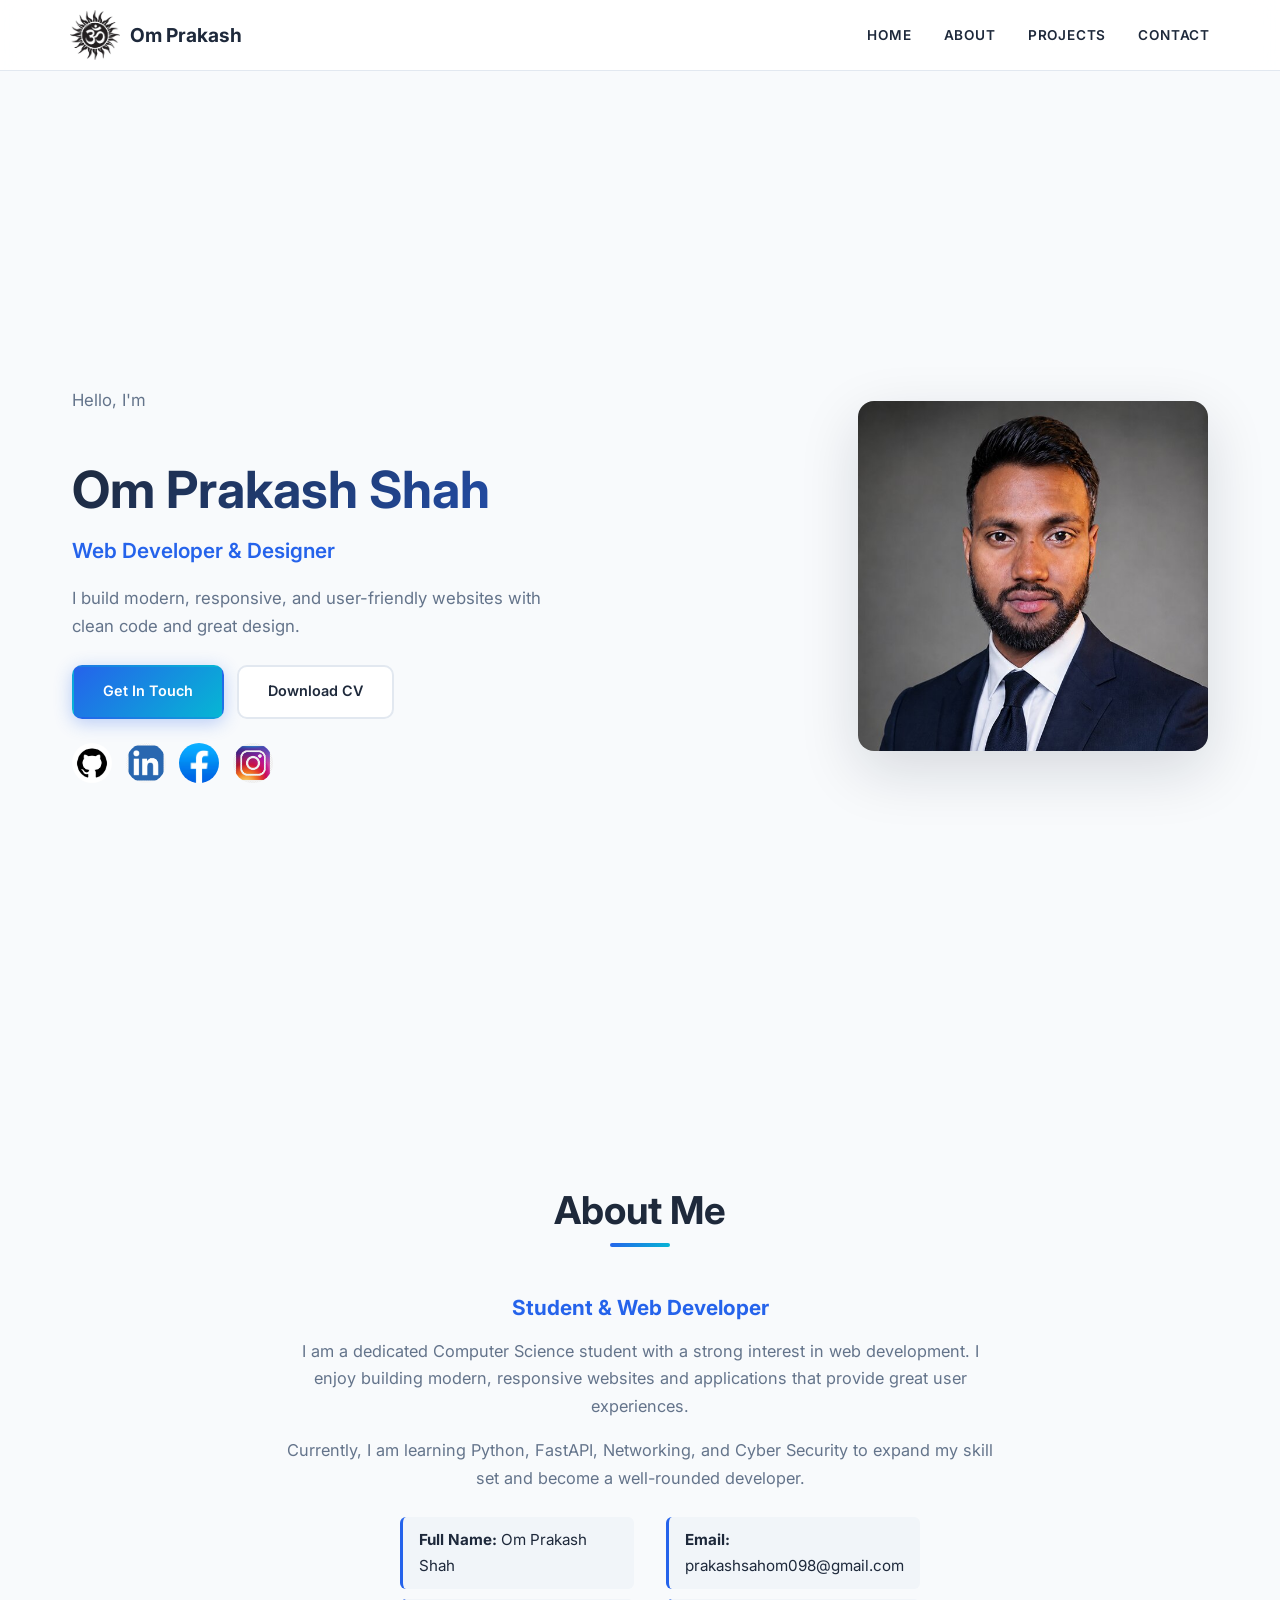
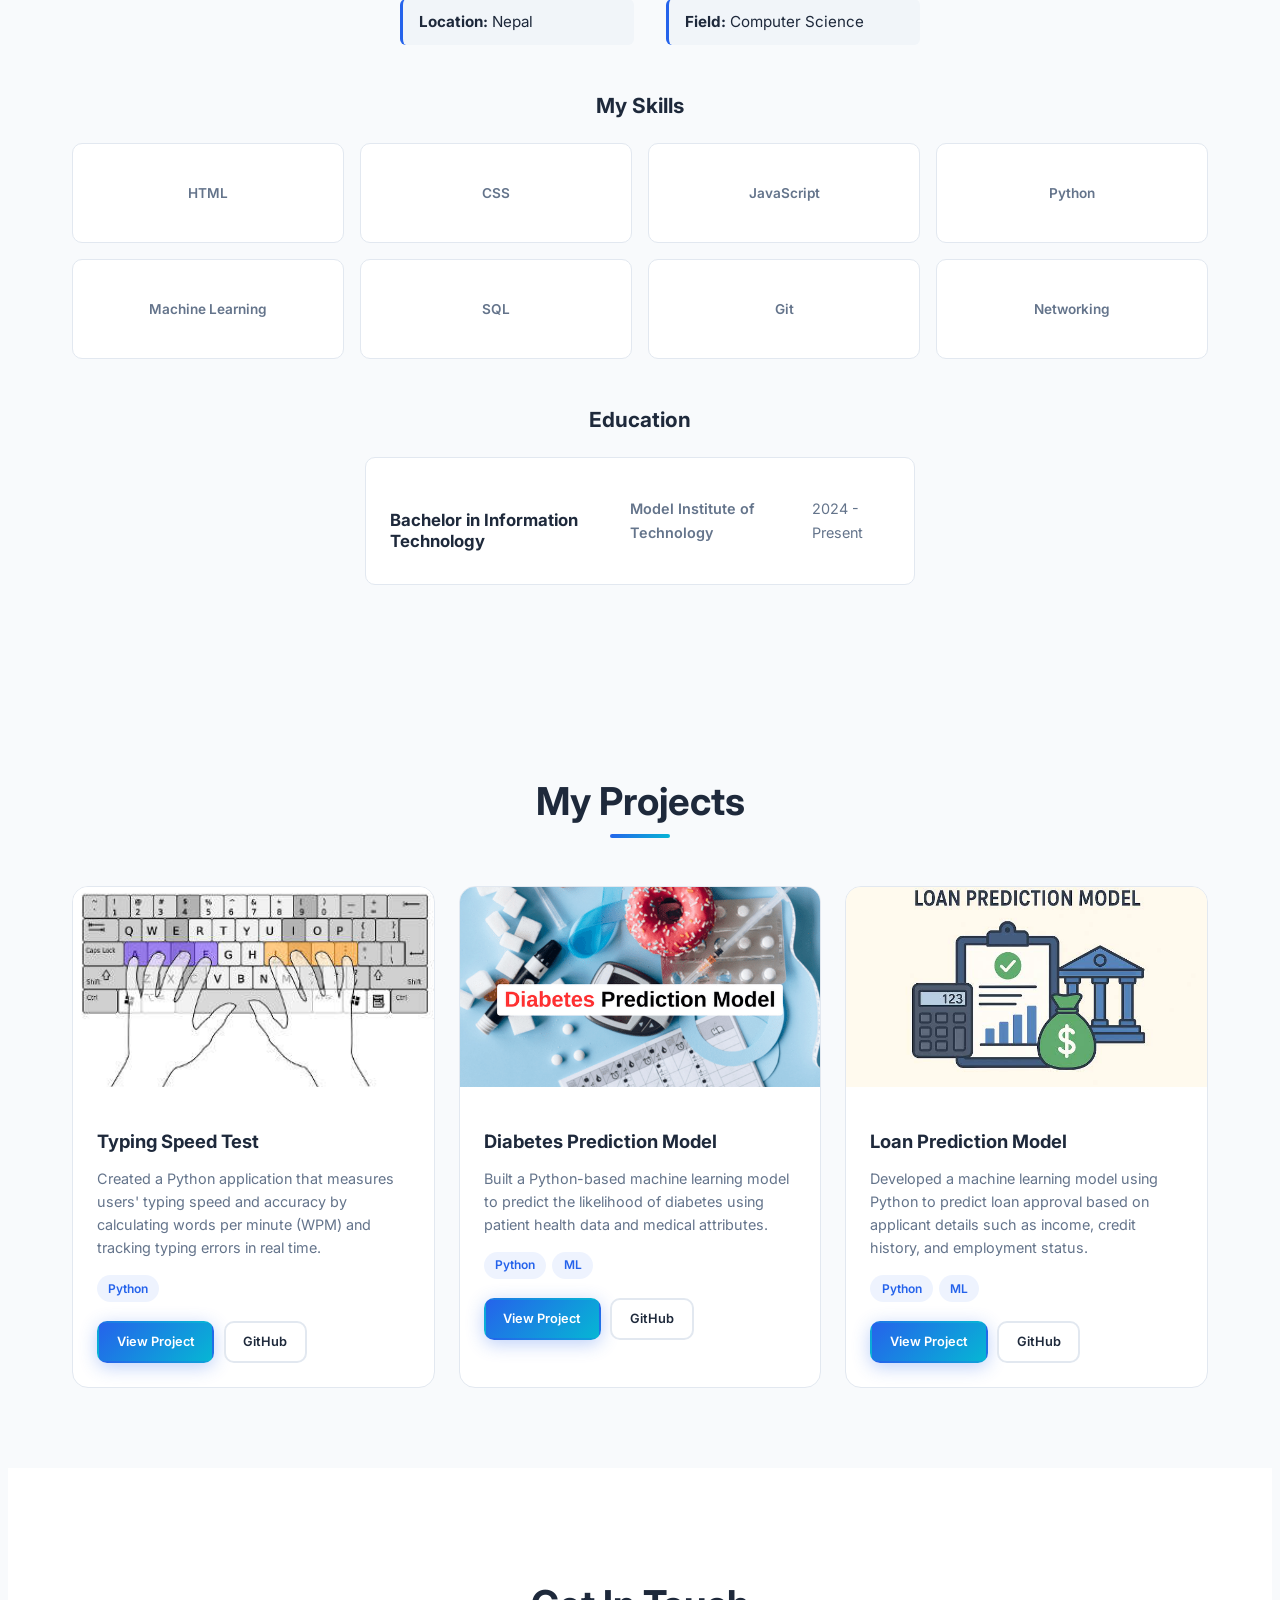
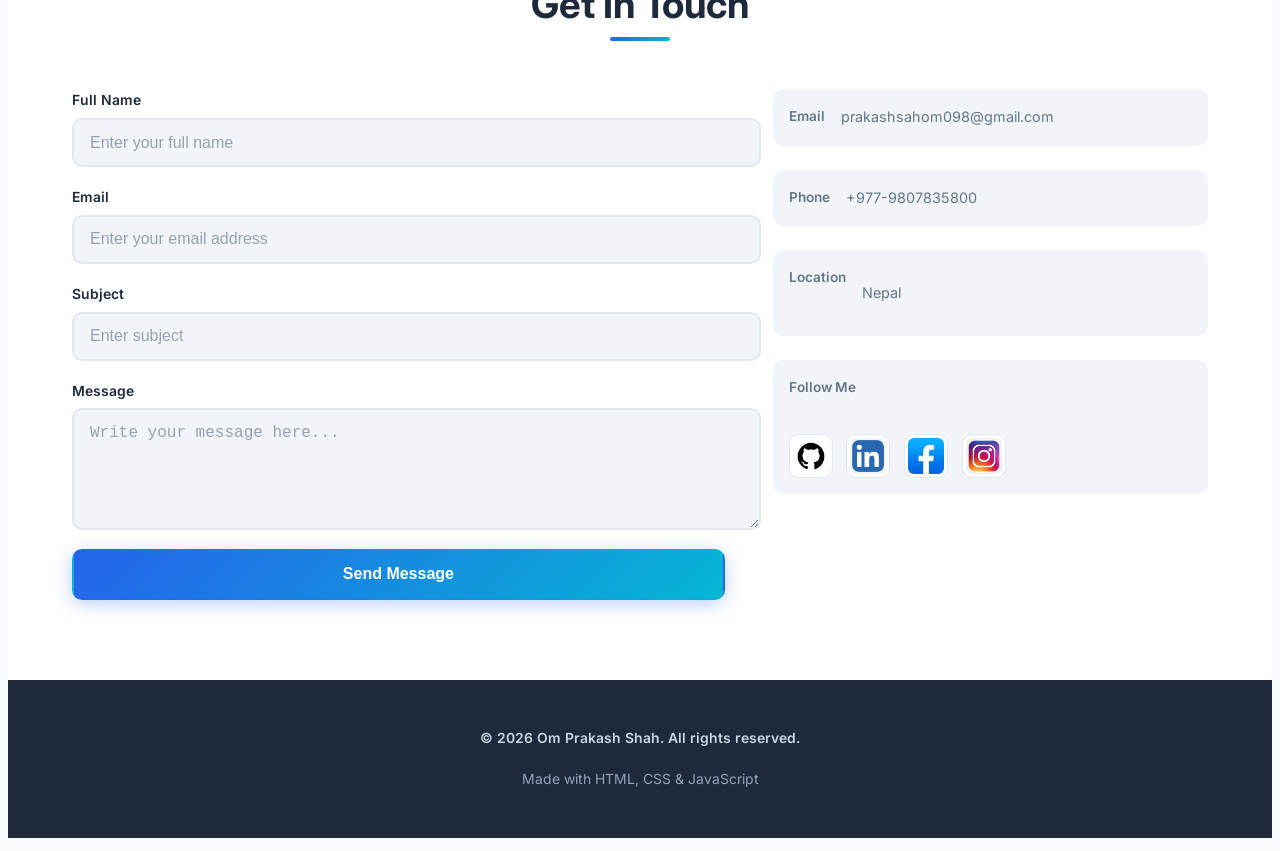
==== commit 3e3d6656: "add mobile hamburger navigation" ====
--- a/index.html
+++ b/index.html
@@ -19,6 +19,12 @@
         <img src="images/logo.png" alt="Logo" width="50">
         Om Prakash
       </a>
+      <div class="menu-toggle" id="menu-toggle" aria-label="Toggle navigation" role="button" tabindex="0">
+        <span></span>
+        <span></span>
+        <span></span>
+      </div>
+
       <nav class="main-nav">
         <ul>
           <li><a href="#home">Home</a></li>
@@ -237,5 +243,36 @@
     </div>
   </footer>
 
+  <!-- ===== MOBILE MENU SCRIPT ===== -->
+  <script>
+    (function () {
+      var toggle = document.getElementById('menu-toggle');
+      var nav = document.querySelector('.main-nav');
+      var links = nav.querySelectorAll('a');
+
+      /* Open / close the mobile menu */
+      toggle.addEventListener('click', function () {
+        toggle.classList.toggle('active');
+        nav.classList.toggle('active');
+      });
+
+      /* Close menu when any nav link is tapped */
+      links.forEach(function (link) {
+        link.addEventListener('click', function () {
+          toggle.classList.remove('active');
+          nav.classList.remove('active');
+        });
+      });
+
+      /* Also close on Escape key */
+      document.addEventListener('keydown', function (e) {
+        if (e.key === 'Escape' && nav.classList.contains('active')) {
+          toggle.classList.remove('active');
+          nav.classList.remove('active');
+        }
+      });
+    })();
+  </script>
+
 </body>
 </html>
--- a/css/style.css
+++ b/css/style.css
@@ -36,7 +36,6 @@
 /* ============================================================
    RESET
    ============================================================ */
-*,
 *::before,
 *::after {
   margin: 0;
@@ -207,9 +206,6 @@
   border-radius: var(--r-sm);
 }
 
-/* ============================================================
-   NAVIGATION
-   ============================================================ */
 .main-nav ul {
   display: flex;
   gap: 2rem;
@@ -246,6 +242,32 @@
   width: 100%;
 }
 
+/* Hamburger button — hidden on desktop by default */
+.menu-toggle {
+  display: none;
+  flex-direction: column;
+  justify-content: center;
+  gap: 5px;
+  width: 30px;
+  height: 30px;
+  cursor: pointer;
+  background: none;
+  border: none;
+  padding: 0;
+  z-index: 1001;
+}
+
+/* Hamburger lines */
+.menu-toggle span {
+  display: block;
+  width: 100%;
+  height: 3px;
+  background: var(--text);
+  border-radius: var(--r-full);
+  transition: transform 0.3s ease, opacity 0.3s ease;
+  transform-origin: center;
+}
+
 /* ============================================================
    HERO SECTION
    ============================================================ */
@@ -335,7 +357,10 @@
 
 /* ============================================================
    ABOUT SECTION
-   ============================================================ */
+   ============================================================
+   */
+   
+
 .about {
   background: var(--bg);
 }
@@ -464,6 +489,7 @@
 /* ============================================================
    PROJECTS SECTION
    ============================================================ */
+   
 .projects {
   background: var(--bg);
 }
@@ -752,10 +778,64 @@
    RESPONSIVE — MOBILE (max-width: 768px)
    ============================================================ */
 @media (max-width: 768px) {
+
+  /* --- Hamburger button: visible on mobile --- */
+  .menu-toggle {
+    display: flex;
+  }
+
+  /* --- Nav dropdown: hidden off-screen by default --- */
+  .main-nav {
+    position: absolute;
+    top: var(--header-h);
+    left: 0;
+    right: 0;
+    background: rgba(255, 255, 255, 0.96);
+    backdrop-filter: blur(14px);
+    -webkit-backdrop-filter: blur(14px);
+    border-bottom: 1px solid var(--border);
+    max-height: 0;
+    overflow: hidden;
+    transition: max-height 0.35s ease;
+  }
+
+  /* --- Nav dropdown: reveal when toggled --- */
+  .main-nav.active {
+    max-height: 300px;
+  }
+
   .main-nav ul {
-    display: none;
-  }
-
+    display: flex;
+    flex-direction: column;
+    padding: 0.5rem 2rem 1rem;
+    gap: 0;
+  }
+
+  .main-nav ul li a {
+    display: block;
+    padding: 0.75rem 0;
+    border-bottom: 1px solid var(--border);
+    font-size: 0.95rem;
+  }
+
+  .main-nav ul li:last-child a {
+    border-bottom: none;
+  }
+
+  /* --- Hamburger → X animation when active --- */
+  .menu-toggle.active span:nth-child(1) {
+    transform: translateY(8px) rotate(45deg);
+  }
+
+  .menu-toggle.active span:nth-child(2) {
+    opacity: 0;
+  }
+
+  .menu-toggle.active span:nth-child(3) {
+    transform: translateY(-8px) rotate(-45deg);
+  }
+
+  /* --- Section padding adjustments --- */
   .hero,
   .about,
   .projects,
